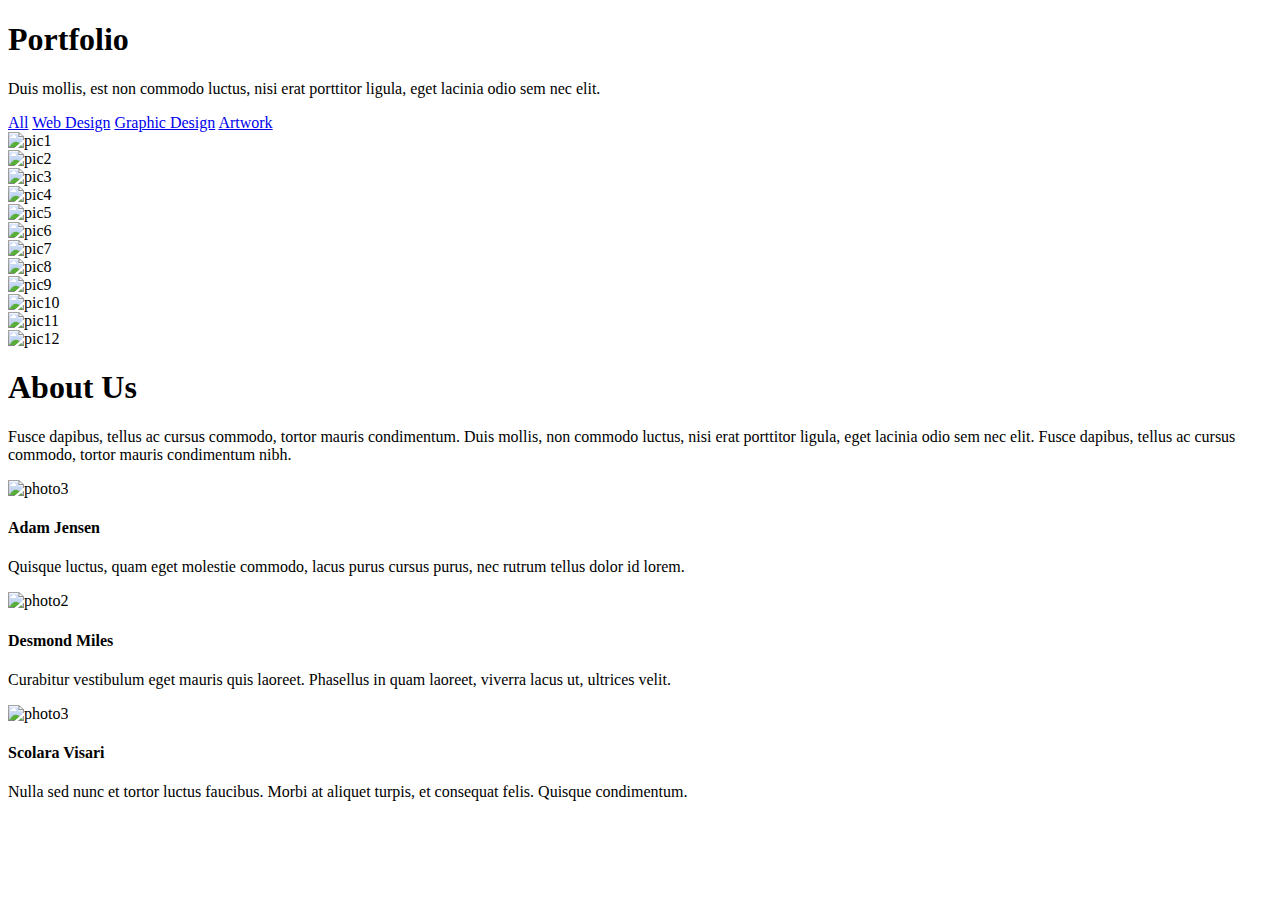
==== singolo2.html @ ff237acc "add file Singolo2.html" ====
<!DOCTYPE html>
<html lang="en">
<head>
    <meta charset="UTF-8">
    <meta name="viewport" content="width=device-width, initial-scale=1.0">
    <link href="https://fonts.googleapis.com/css?family=Lato&display=swap" rel="stylesheet">
    <link rel="stylesheet" href="singolo2.css">
    <script type="text/javascript" src="js/jquery-1.8.3.min.js"></script>
    <script type="text/javascript" src="js/jquery.pixlayout.0.9.7.js"></script>
    <script type="text/javascript">
	$(function(){
		$.pixlayout({clip: true, src: "singolo2.png", show:true, center:false, top:0, left:0, pervious: false});
}); 
</script>
    <title>Singolo-2</title>
</head>
<body>
    <header class="title-item">

        <h1 >Portfolio</h1>

        <p>Duis mollis, est non commodo luctus, nisi erat porttitor ligula, eget lacinia odio sem nec elit.</p>
   
        <div class="nav">
            <a href="#" class="nav-item">All</a>
            <a href="#" class="nav-item">Web Design</a>
            <a href="#" class="nav-item">Graphic Design</a>
            <a href="#" class="nav-item">Artwork</a>
        </div>
    
    </header>
    <main >
      <section class="portfolio">
            <div class="row">
            <div class="col-4 ">
                <img src="assets/img1.jpg" alt="pic1" class="portfolio-img">
            </div>
            <div class="col-4 ">
                <img src="assets/img2.jpg" alt="pic2" class="portfolio-img">
            </div>
            <div class="col-4 ">
                <img src="assets/img3.jpg" alt="pic3" class="portfolio-img">
            </div>
            <div class="col-4 ">
                <img src="assets/img4.jpg" alt="pic4" class="portfolio-img">
            </div>
            </div>
            <div class="row">
            <div class="col-4 ">
                <img src="assets/img5.jpg" alt="pic5" class="portfolio-img">
            </div>
            <div class="col-4 ">
                <img src="assets/img6.jpg" alt="pic6" class="portfolio-img">
            </div>
            <div class="col-4 ">
                <img src="assets/img7.jpg" alt="pic7" class="portfolio-img">
            </div>
            <div class="col-4 ">
                <img src="assets/img8.jpg" alt="pic8" class="portfolio-img">
            </div>
            </div>
            <div class="row">
            <div class="col-4 ">
                <img src="assets/img9.jpg" alt="pic9" class="portfolio-img">
            </div>
            <div class="col-4 ">
                <img src="assets/img10.jpg" alt="pic10" class="portfolio-img">
            </div>
            <div class="col-4 ">
                <img src="assets/img11.jpg" alt="pic11" class="portfolio-img">
            </div>
            <div class="col-4 ">
                <img src="assets/img12.jpg" alt="pic12" class="portfolio-img">
            </div>
            <!--<div class="row">
                <div class="col-4 ">
                    <img src="assets/photo1.jpg" alt="pic9" class="portfolio-img">
                </div>
                <div class="col-4 ">
                    <img src="assets/photo2.jpg" alt="pic10" class="portfolio-img">
                </div>
                <div class="col-4 ">
                    
                </div>
                <div class="col-4 ">
                    
                </div> -->
            </div>
        </section>
        <section class="pbg-bottom">
        </section>
        <section class="about-item">

            <h1 >About Us</h1>
    
            <p class="end">Fusce dapibus, tellus ac cursus commodo, tortor mauris condimentum. Duis mollis, non commodo luctus, nisi erat porttitor ligula, eget lacinia odio sem nec elit. Fusce dapibus, tellus ac cursus commodo, tortor mauris condimentum nibh.</p>
       
            <div class="row"> 
                <article class="col-3">
                    <img src="assets/photo3.jpg" alt="photo3" class="about-img">
                    <h4>Adam Jensen</h4>
                    <p class="description">Quisque luctus, quam eget molestie commodo, lacus purus cursus purus, nec rutrum tellus dolor id lorem.</p>
                    <div class="social-media"> 
                        <object type="image/svg+xml" data="assets/Facebook.svg"></object>
                        <object type="image/svg+xml" data="assets/Google.svg"></object>
                        <object type="image/svg+xml" data="assets/Twitter.svg"></object>
                        <object type="image/svg+xml" data="assets/LinkedIn.svg"></object>
                    </div>
                </article>
               <article class="col-3">
                    <img src="assets/photo2.jpg" alt="photo2" class="about-img">
                    <h4>Desmond Miles</h4>
                    <p class="description">Curabitur vestibulum eget mauris quis laoreet. Phasellus in quam laoreet, viverra lacus ut, ultrices velit.</p>
                    <div class="social-media"> 
                        <object type="image/svg+xml" data="assets/Facebook.svg"></object>
                        <object type="image/svg+xml" data="assets/Google.svg"></object>
                        <object type="image/svg+xml" data="assets/Twitter.svg"></object>
                        <object type="image/svg+xml" data="assets/LinkedIn.svg"></object>
                    </div> 
                </article>
                  <article class="col-3">
                    <img src="assets/photo1.jpg" alt="photo3" class="about-img">
                    <h4>Scolara Visari</h4>
                    <p class="description">Nulla sed nunc et tortor luctus faucibus. Morbi at aliquet turpis, et consequat felis. Quisque condimentum.</p>
                    <div class="social-media"> 
                        <object type="image/svg+xml" data="assets/Facebook.svg"></object>
                        <object type="image/svg+xml" data="assets/Google.svg"></object>
                        <object type="image/svg+xml" data="assets/Twitter.svg"></object>
                        <object type="image/svg+xml" data="assets/LinkedIn.svg"></object>
                    </div>
                </article>
               <div class="clear"></div>
               </div>   
            </div>
        
        </section>
        <section class="abg-bottom">
        </section>
    </main>
</body>
</html>
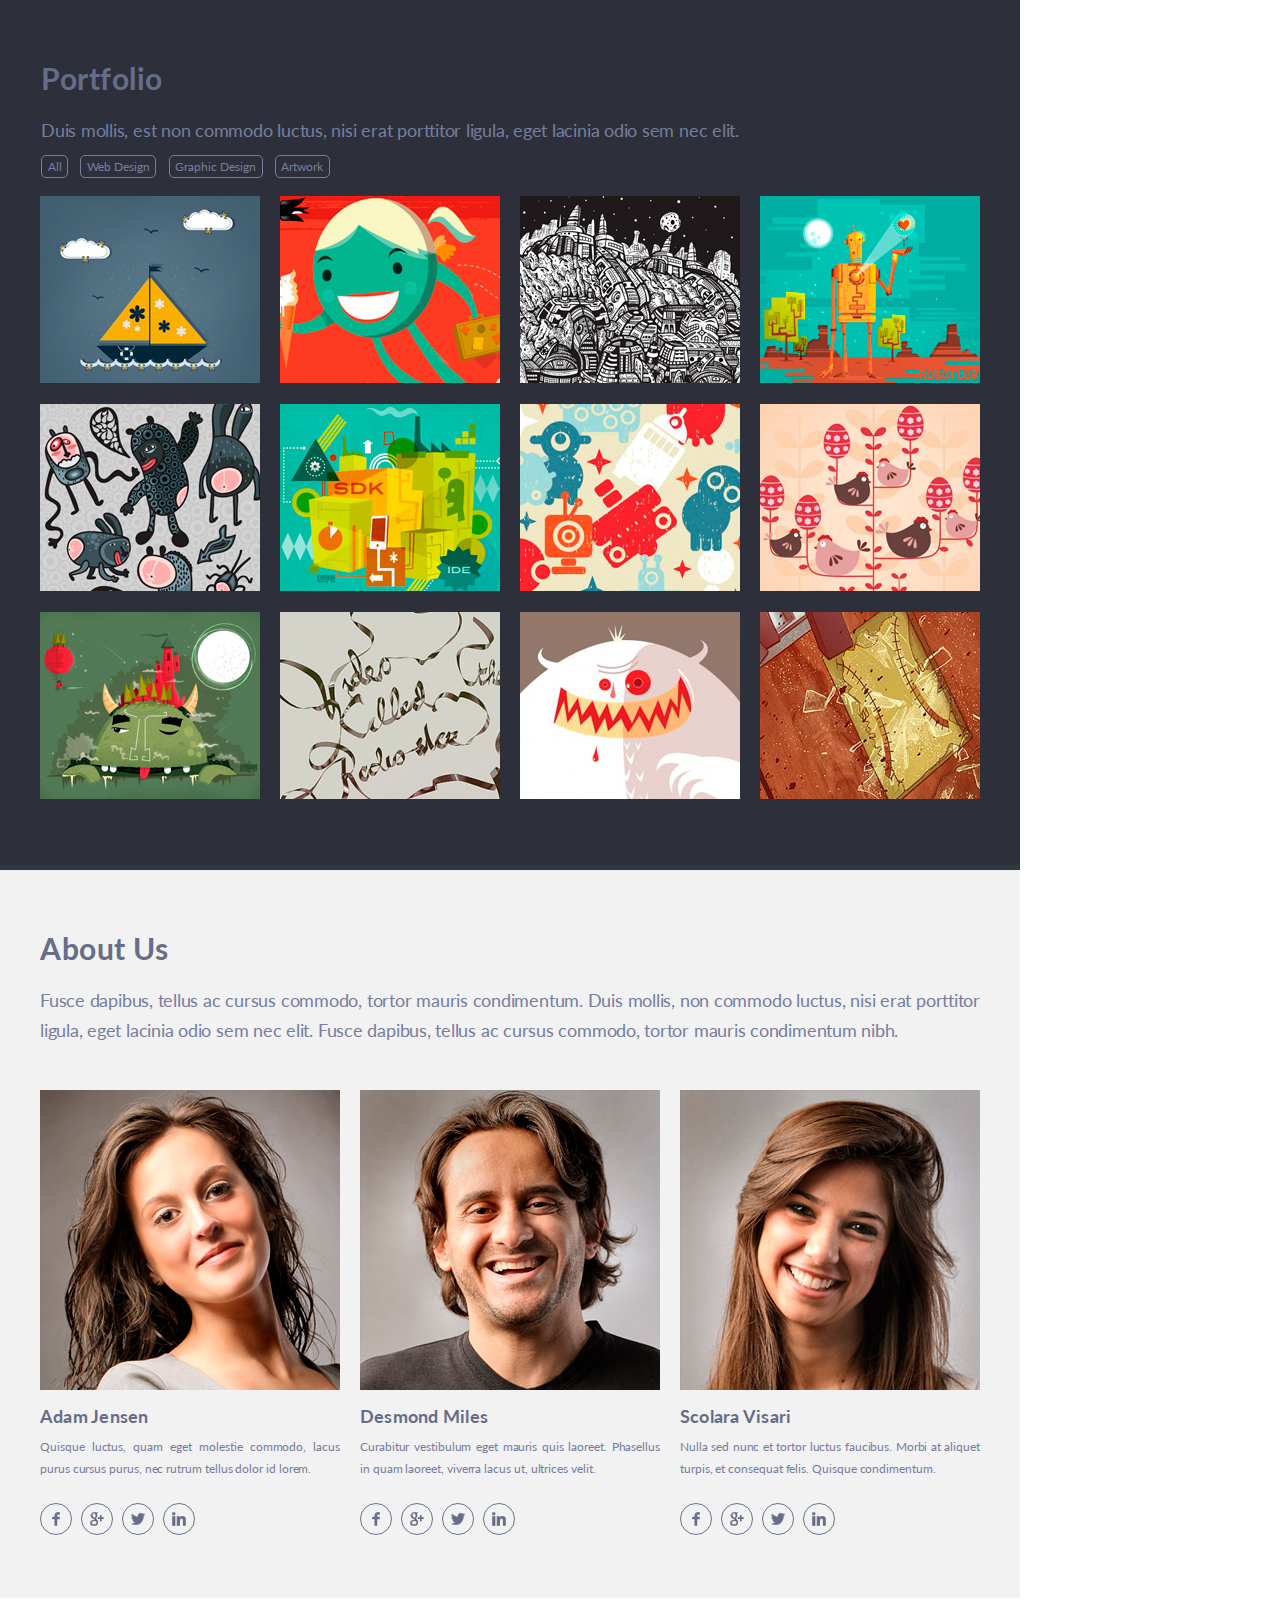
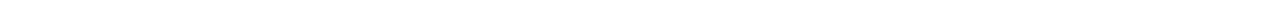
==== commit 19cf34ba: "fix extra code removed" ====
--- a/singolo2.html
+++ b/singolo2.html
@@ -5,13 +5,6 @@
     <meta name="viewport" content="width=device-width, initial-scale=1.0">
     <link href="https://fonts.googleapis.com/css?family=Lato&display=swap" rel="stylesheet">
     <link rel="stylesheet" href="singolo2.css">
-    <script type="text/javascript" src="js/jquery-1.8.3.min.js"></script>
-    <script type="text/javascript" src="js/jquery.pixlayout.0.9.7.js"></script>
-    <script type="text/javascript">
-	$(function(){
-		$.pixlayout({clip: true, src: "singolo2.png", show:true, center:false, top:0, left:0, pervious: false});
-}); 
-</script>
     <title>Singolo-2</title>
 </head>
 <body>
@@ -138,4 +131,4 @@
         </section>
     </main>
 </body>
-</html>+</html>
--- a/singolo2.css
+++ b/singolo2.css
@@ -0,0 +1,164 @@
+
+* {
+    margin: 0;
+    padding: 0;
+}
+
+body {
+  width: 1020px;
+  background-color: #ffffff;
+  font-family: "Lato", serif;
+}
+
+.title-item {
+  background-color: #2d303a;
+  padding-left: 41px;
+  padding-right: 40px;
+  padding-bottom: 1px;
+  text-align: justifyLeft;
+}
+
+div.nav: first-child { 
+    color:#dedede;
+    border: 1px solid #dedede;
+}   
+
+h1 {
+    font-size: 30px;
+    font-weight: bold;
+    color: #666d89;
+    line-height: 0.595;
+    letter-spacing: 0.5px;
+    padding-top: 70px;
+}
+
+h4 {
+    font-size: 18px;
+    color: #666d89;
+    line-height: 0.992;
+    letter-spacing: 0.23px;
+    padding-top: 15px;
+    text-align: justifyLeft;
+}
+ 
+p {
+    font-size: 18px;
+    color: #767e9e;
+    letter-spacing: -0.23px;
+    line-height: 1.667;
+    margin: 0px 0px 10px 0px;
+    padding-top: 27px;
+    text-align: justify;
+}
+
+.description {
+    font-size: 12px;
+    color:  #767e9e;
+    letter-spacing: -0.069px;
+    line-height: 1.797;
+    padding-top: 10px;
+    text-align: justify;
+   
+  }
+
+.end {
+    font-size: 18px;
+    color: #767e9e;
+    letter-spacing: -0.23px;
+    line-height: 1.667;
+    margin: 0px 0px 10px 0px;
+    padding-top: 27px;
+    text-align: justify;
+    padding-right: 20px;
+  }
+
+.nav-item {
+    font-size: 12px;
+    color: #767e9e;
+    line-height: 1.797 ;
+    margin-right: 8.25px;
+    text-decoration: none;
+    border: 1px solid #767e9e;
+    border-radius: 5px;
+    padding: 2.9px 5.52px;
+}
+    
+a--active,
+a:hover, a:focus, a:active {
+        color:#dedede;
+        border-radius: 5px;
+        border: 1px solid #dedede;
+}
+
+.portfolio {
+    height: 687px;
+    margin-left: auto;
+    margin-right: auto;
+    background-color: #2d303a;
+}
+
+.about-item {
+    background-color: #f2f2f2;
+    height: 728px;
+    padding-left: 40px;
+    padding-right: 20px;
+    
+ }
+
+.social-media {
+    padding-top: 14px;
+ }
+
+object {
+    width: 32px;
+    height: 32px;
+    margin-right: 5px; 
+ }
+
+object:hover {
+    border-radius: 15px;
+    background: #f06c64;
+ }
+
+.row::after {
+    clear: both;
+    content: "";
+    display: table;
+}
+
+.col-4 {
+    width: 220px;
+    margin-right: 20px;
+    float: left;
+}
+
+.col-3 {
+    width: 300px;
+    margin-right: 20px;
+    float: left; 
+}
+
+.portfolio-img {
+  width: 220px;
+  height: 187px;
+  margin-top: 18px;
+  margin-left: 40px;
+}
+
+.about-img {
+    width: 300px;
+    height: 300px;
+    margin-top: 35px;
+}
+
+.pbg-bottom {
+    background-color: #323746;
+    height: 5px;
+ }
+
+ .abg-bottom {
+    background-color: #ffffff;
+    height: 5px;
+
+  }
+ 